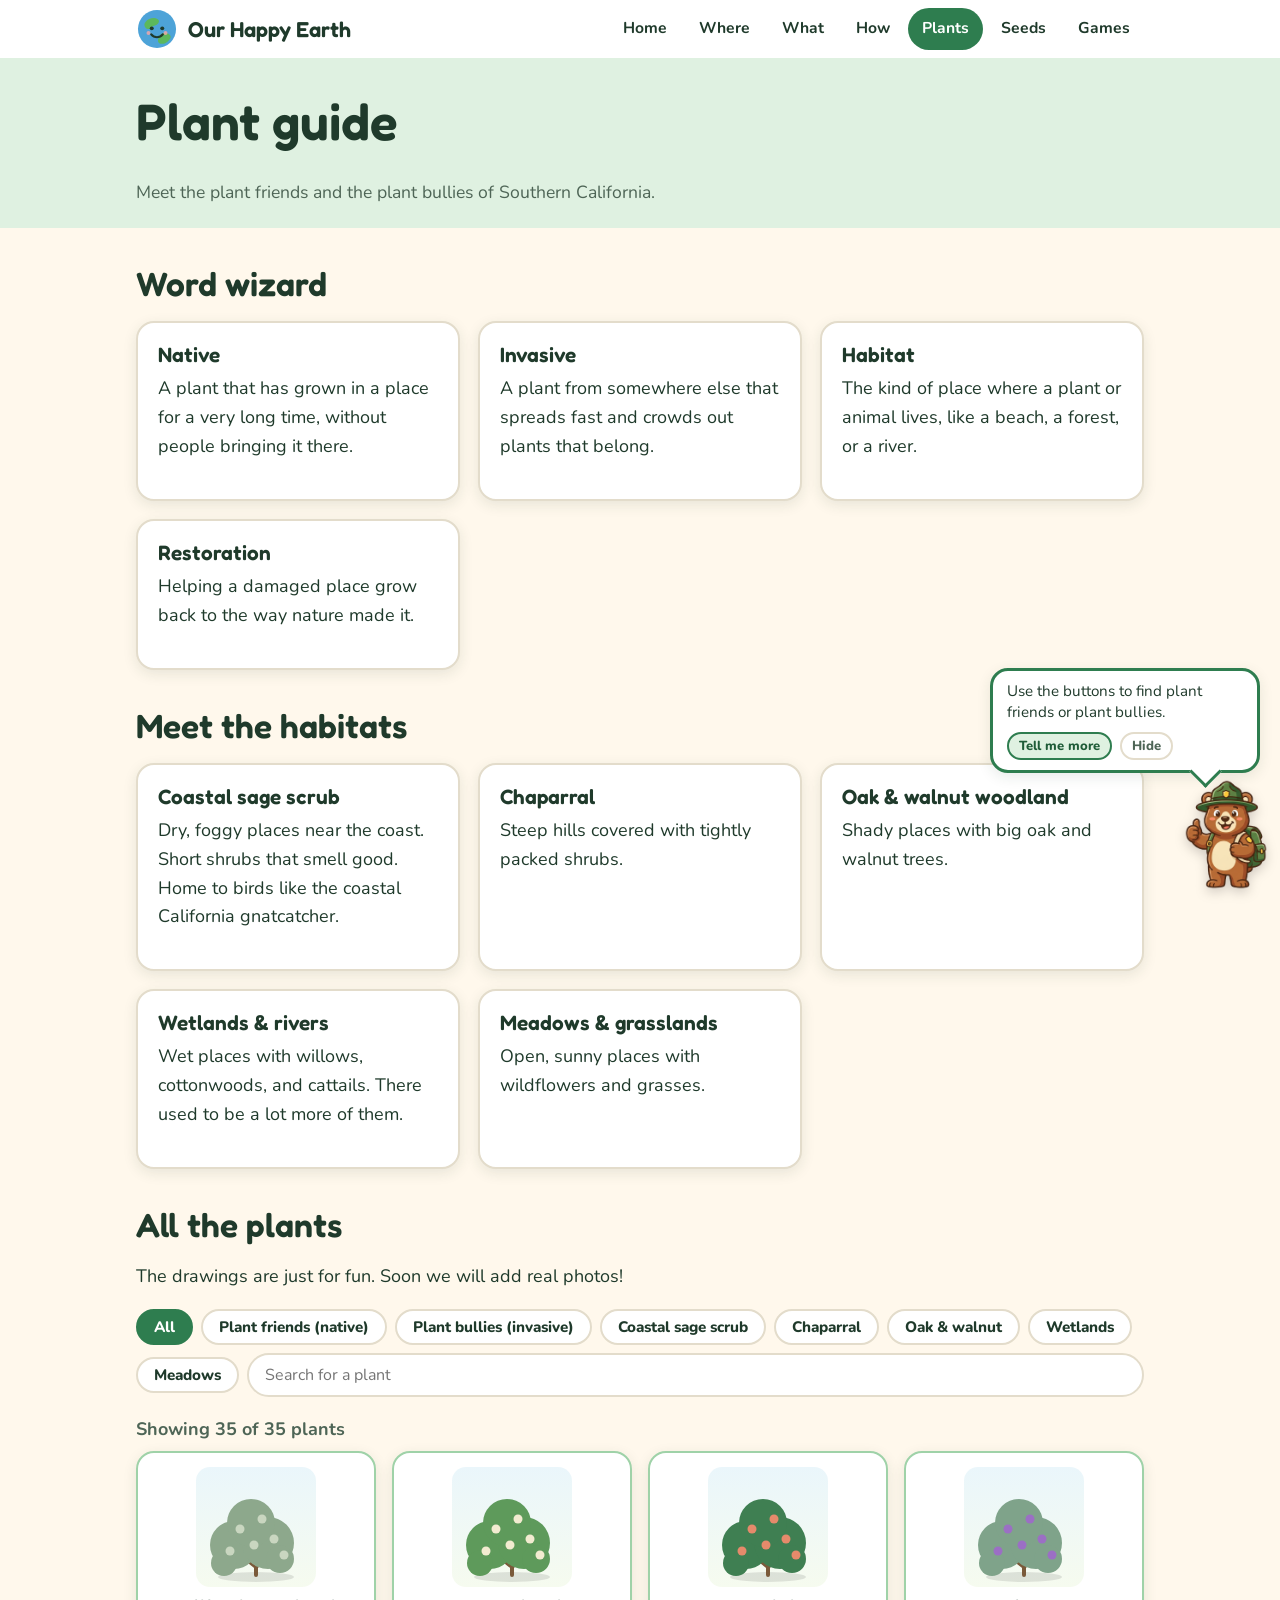
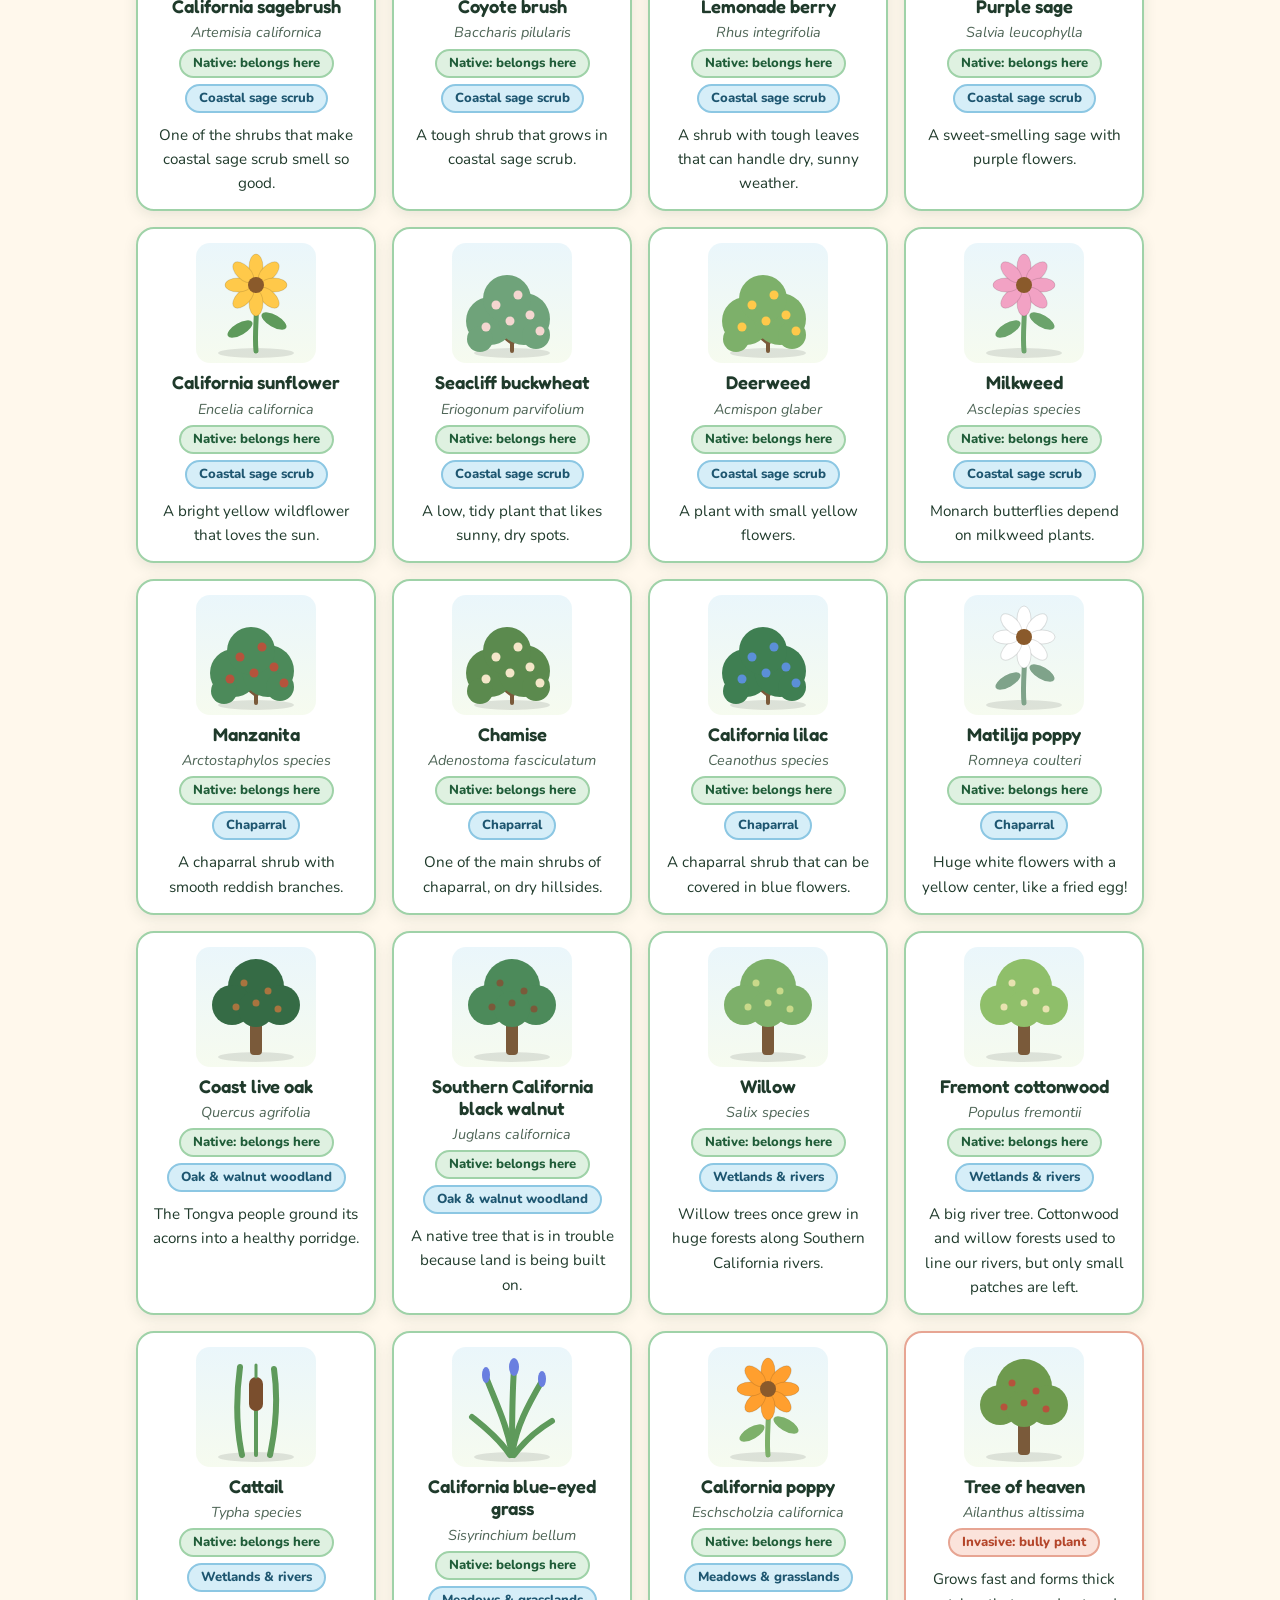
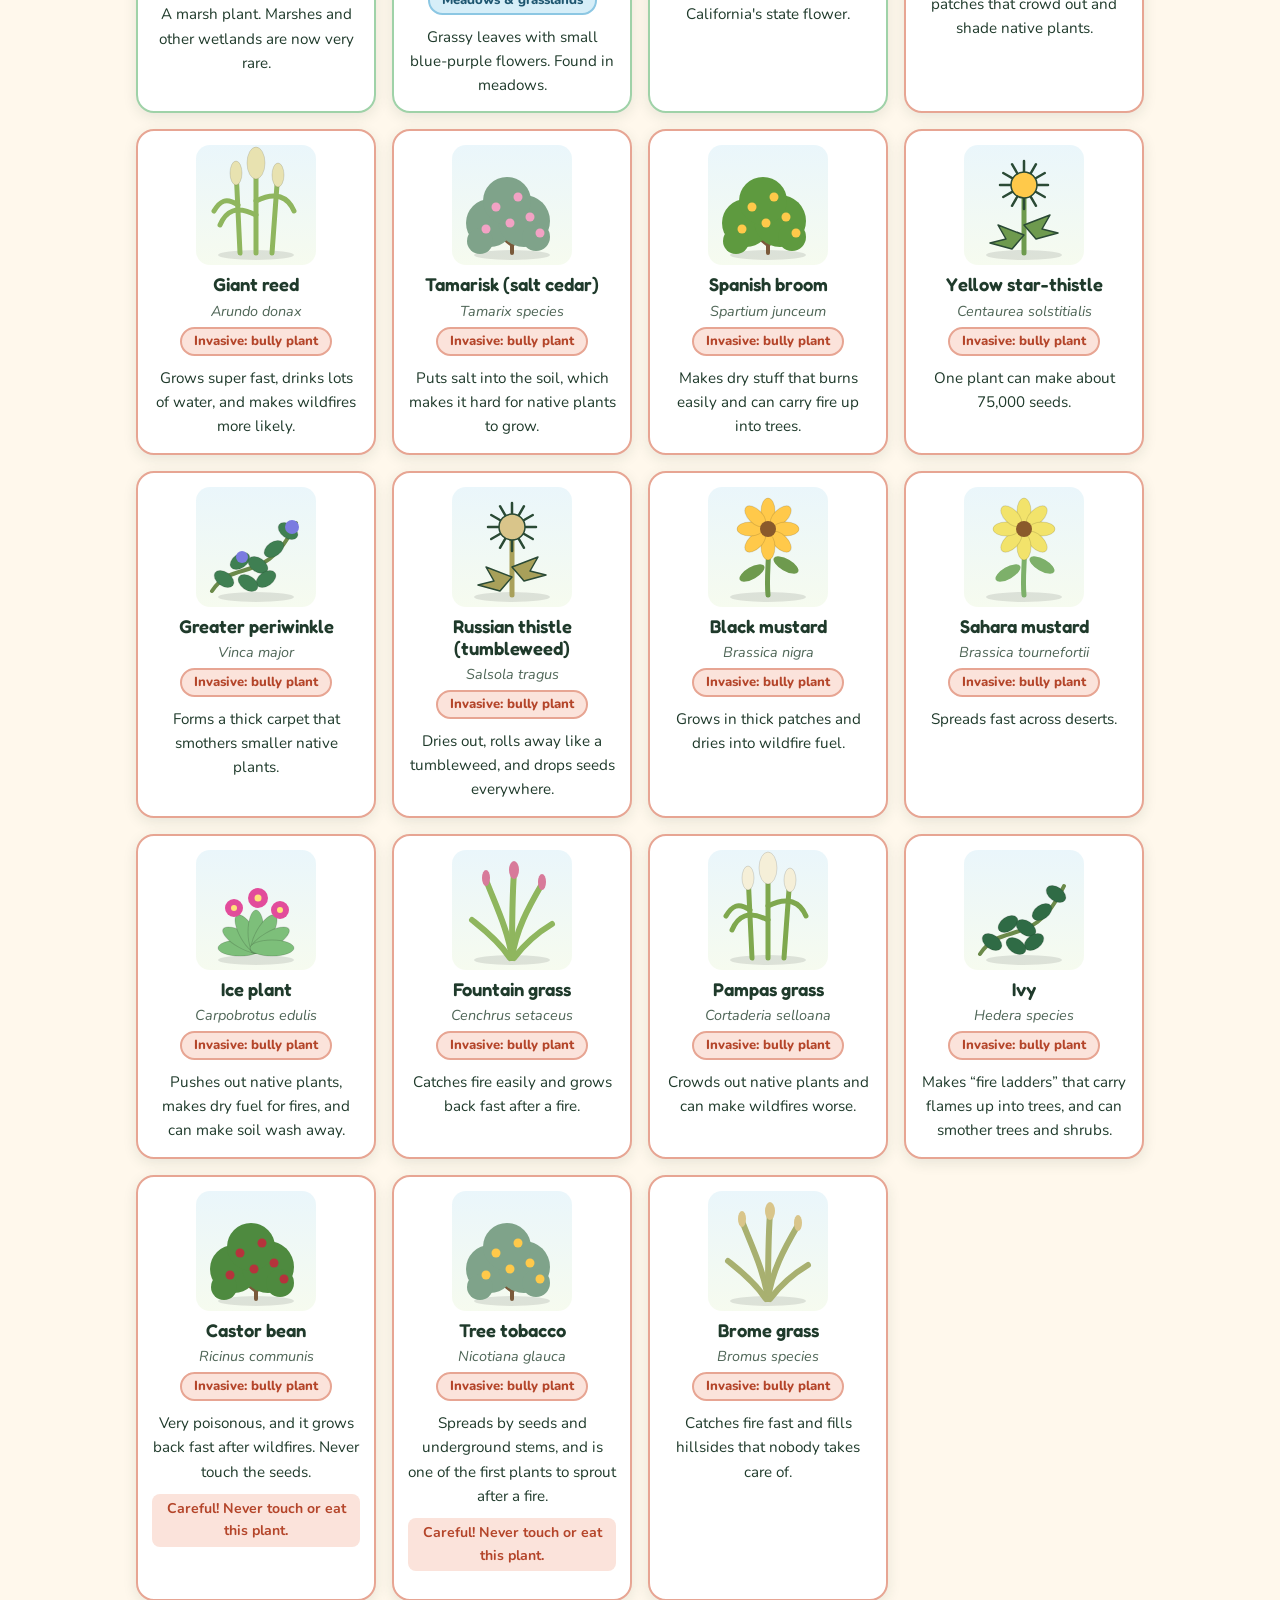
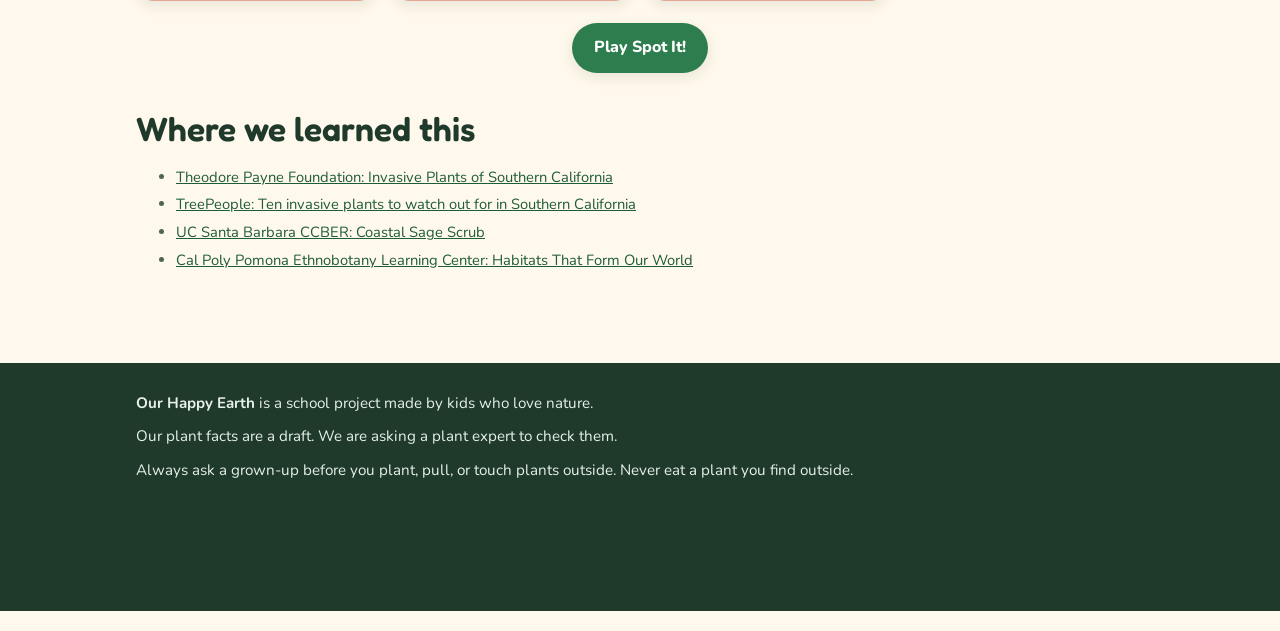
==== plants.html @ f68aed8e "Add files via upload" ====
<!doctype html>
<html lang="en">
<head>
<meta charset="utf-8">
<meta name="viewport" content="width=device-width, initial-scale=1">
<title>Plant Guide | Our Happy Earth</title>
<meta name="description" content="Meet native plants and invasive plants of Southern California, with games to learn them.">
<link rel="icon" href="data:image/svg+xml,%3Csvg viewBox='0 0 64 64' xmlns='http://www.w3.org/2000/svg' aria-hidden='true'%3E%3Ccircle cx='32' cy='32' r='29' fill='%234DA3D8'/%3E%3Cpath d='M14 22c6-8 16-8 20-4 3 3-1 8-6 9-5 1-5 6-10 5-4-1-7-6-4-10z' fill='%235CB85C'/%3E%3Cpath d='M38 40c6-4 14-2 15 4-3 8-10 12-17 10-4-2-3-8 2-14z' fill='%235CB85C'/%3E%3Ccircle cx='24' cy='31' r='3' fill='%231F3A2B'/%3E%3Ccircle cx='40' cy='31' r='3' fill='%231F3A2B'/%3E%3Cpath d='M23 40c5 6 13 6 18 0' fill='none' stroke='%231F3A2B' stroke-width='3' stroke-linecap='round'/%3E%3Ccircle cx='19' cy='38' r='3' fill='%23F9A6A6' opacity='.8'/%3E%3Ccircle cx='45' cy='38' r='3' fill='%23F9A6A6' opacity='.8'/%3E%3C/svg%3E">
<link rel="preconnect" href="https://fonts.googleapis.com">
<link rel="preconnect" href="https://fonts.gstatic.com" crossorigin>
<link href="https://fonts.googleapis.com/css2?family=Fredoka:wght@500;600&family=Nunito:wght@400;700;800&display=swap" rel="stylesheet">
<link rel="stylesheet" href="css/style.css">
<link rel="stylesheet" href="css/bear.css">

</head>
<body data-page="plants">
<a class="skip" href="#main">Skip to content</a>
<header class="site-header"><div class="wrap">
<a class="brand" href="index.html"><svg viewBox="0 0 64 64" xmlns="http://www.w3.org/2000/svg" aria-hidden="true"><circle cx="32" cy="32" r="29" fill="#4DA3D8"/><path d="M14 22c6-8 16-8 20-4 3 3-1 8-6 9-5 1-5 6-10 5-4-1-7-6-4-10z" fill="#5CB85C"/><path d="M38 40c6-4 14-2 15 4-3 8-10 12-17 10-4-2-3-8 2-14z" fill="#5CB85C"/><circle cx="24" cy="31" r="3" fill="#1F3A2B"/><circle cx="40" cy="31" r="3" fill="#1F3A2B"/><path d="M23 40c5 6 13 6 18 0" fill="none" stroke="#1F3A2B" stroke-width="3" stroke-linecap="round"/><circle cx="19" cy="38" r="3" fill="#F9A6A6" opacity=".8"/><circle cx="45" cy="38" r="3" fill="#F9A6A6" opacity=".8"/></svg><span>Our Happy Earth</span></a>
<nav aria-label="Main"><ul><li><a href="index.html">Home</a></li><li><a href="where.html">Where</a></li><li><a href="what.html">What</a></li><li><a href="how.html">How</a></li><li><a href="plants.html" aria-current="page">Plants</a></li><li><a href="seeds.html">Seeds</a></li><li><a href="games.html">Games</a></li></ul></nav>
</div></header>
<main id="main">

<section class="page-hero"><div class="wrap">
<h1>Plant guide</h1>
<p>Meet the plant friends and the plant bullies of Southern California.</p>
</div></section>

<section class="block"><div class="wrap">
<h2>Word wizard</h2>
<div class="grid two">
<div class="card"><h3>Native</h3><p>A plant that has grown in a place for a very long time, without people bringing it there.</p></div>
<div class="card"><h3>Invasive</h3><p>A plant from somewhere else that spreads fast and crowds out plants that belong.</p></div>
<div class="card"><h3>Habitat</h3><p>The kind of place where a plant or animal lives, like a beach, a forest, or a river.</p></div>
<div class="card"><h3>Restoration</h3><p>Helping a damaged place grow back to the way nature made it.</p></div>
</div>
</div></section>

<section class="block" style="padding-top:0"><div class="wrap">
<h2>Meet the habitats</h2>
<div class="grid three">
<div class="card"><h3>Coastal sage scrub</h3><p>Dry, foggy places near the coast. Short shrubs that smell good. Home to birds like the coastal California gnatcatcher.</p></div>
<div class="card"><h3>Chaparral</h3><p>Steep hills covered with tightly packed shrubs.</p></div>
<div class="card"><h3>Oak &amp; walnut woodland</h3><p>Shady places with big oak and walnut trees.</p></div>
<div class="card"><h3>Wetlands &amp; rivers</h3><p>Wet places with willows, cottonwoods, and cattails. There used to be a lot more of them.</p></div>
<div class="card"><h3>Meadows &amp; grasslands</h3><p>Open, sunny places with wildflowers and grasses.</p></div>
</div>
</div></section>

<section class="block" style="padding-top:0"><div class="wrap">
<h2>All the plants</h2>
<p>The drawings are just for fun. Soon we will add real photos!</p>
<div class="filters">
<button class="chip" data-filter="all" aria-pressed="true">All</button>
<button class="chip" data-filter="native" aria-pressed="false">Plant friends (native)</button>
<button class="chip" data-filter="invasive" aria-pressed="false">Plant bullies (invasive)</button>
<button class="chip" data-filter="sage" aria-pressed="false">Coastal sage scrub</button>
<button class="chip" data-filter="chaparral" aria-pressed="false">Chaparral</button>
<button class="chip" data-filter="oak" aria-pressed="false">Oak &amp; walnut</button>
<button class="chip" data-filter="wetland" aria-pressed="false">Wetlands</button>
<button class="chip" data-filter="meadow" aria-pressed="false">Meadows</button>
<label class="sr-only" for="plant-search" style="position:absolute;left:-999px">Search plants</label>
<input class="search" id="plant-search" type="search" placeholder="Search for a plant">
</div>
<p class="count" id="plant-count" aria-live="polite"></p>
<div class="plant-grid" id="plant-grid"></div>
<p style="margin-top:22px;text-align:center"><a class="btn" href="games.html#spot">Play Spot It!</a></p>

<h2 style="margin-top:36px">Where we learned this</h2>
<ul class="sources">
<li><a href="https://theodorepayne.org/invasive-plants/">Theodore Payne Foundation: Invasive Plants of Southern California</a></li>
<li><a href="https://treepeople.org/2025/05/21/common-invasive-plants/">TreePeople: Ten invasive plants to watch out for in Southern California</a></li>
<li><a href="https://www.ncos.ccber.ucsb.edu/native-plant-habitats/coastal-sage-scrub">UC Santa Barbara CCBER: Coastal Sage Scrub</a></li>
<li><a href="https://www.cpp.edu/biotrek/ethnobotany-learning-center/habitats-that-form-our-world.shtml">Cal Poly Pomona Ethnobotany Learning Center: Habitats That Form Our World</a></li>
</ul>
</div></section>

</main>
<footer class="site-footer"><div class="wrap">
<p><strong>Our Happy Earth</strong> is a school project made by kids who love nature.</p>
<p>Our plant facts are a draft. We are asking a plant expert to check them.</p>
<p>Always ask a grown-up before you plant, pull, or touch plants outside. Never eat a plant you find outside.</p>
</div></footer>
<script src="js/photos.js"></script><script src="js/plants.js"></script><script src="js/plants-page.js"></script>
<script src="js/bear.js"></script>
</body>
</html>
---- css/style.css ----
:root {
  --cream: #FFF8EC;
  --paper: #FFFFFF;
  --ink: #1F3A2B;
  --muted: #4E6556;
  --green: #2E7D4F;
  --green-dark: #1F5C38;
  --leaf: #DFF1E1;
  --sky: #D6EEF8;
  --sun: #FFC94A;
  --sun-soft: #FFF0C2;
  --clay: #B4452A;
  --clay-soft: #FBE3DB;
  --line: #E3DCCB;
  --radius: 18px;
  --shadow: 0 4px 14px rgba(31, 58, 43, .10);
}

* { box-sizing: border-box; }

html { scroll-behavior: smooth; }

body {
  margin: 0;
  background: var(--cream);
  color: var(--ink);
  font-family: "Nunito", system-ui, -apple-system, "Segoe UI", Roboto, sans-serif;
  font-size: 18px;
  line-height: 1.6;
}

h1, h2, h3 {
  font-family: "Fredoka", "Nunito", system-ui, sans-serif;
  font-weight: 600;
  line-height: 1.2;
  margin: 0 0 .5em;
}
h1 { font-size: clamp(2rem, 6vw, 3.2rem); }
h2 { font-size: clamp(1.5rem, 4vw, 2.1rem); }
h3 { font-size: 1.3rem; }
p { margin: 0 0 1em; }
a { color: var(--green-dark); }
a:hover { color: var(--clay); }

:focus-visible { outline: 3px solid #1B6FD8; outline-offset: 2px; border-radius: 6px; }

.wrap { max-width: 1040px; margin: 0 auto; padding: 0 16px; }
.skip { position: absolute; left: -999px; top: 0; background: var(--ink); color: #fff; padding: 8px 14px; z-index: 99; }
.skip:focus { left: 8px; top: 8px; }

/* ---------- header ---------- */
.site-header { background: var(--paper); border-bottom: 3px solid var(--leaf); position: sticky; top: 0; z-index: 20; }
.site-header .wrap { display: flex; align-items: center; justify-content: space-between; gap: 12px; flex-wrap: wrap; padding-top: 8px; padding-bottom: 8px; }
.brand { display: flex; align-items: center; gap: 10px; text-decoration: none; color: var(--ink); font-family: "Fredoka", sans-serif; font-weight: 600; font-size: 1.35rem; }
.brand svg { width: 42px; height: 42px; }
nav ul { list-style: none; margin: 0; padding: 0; display: flex; flex-wrap: wrap; gap: 4px; }
nav a { display: block; padding: 8px 14px; border-radius: 999px; text-decoration: none; color: var(--ink); font-weight: 700; font-size: .98rem; }
nav a:hover { background: var(--leaf); color: var(--ink); }
nav a[aria-current="page"] { background: var(--green); color: #fff; }

/* ---------- hero ---------- */
.hero { background: linear-gradient(180deg, var(--sky) 0%, var(--cream) 100%); padding: 44px 0 36px; text-align: center; }
.hero p.lead { font-size: 1.25rem; max-width: 640px; margin: 0 auto 1.2em; color: var(--muted); }
.page-hero { background: var(--leaf); padding: 30px 0 22px; }
.page-hero p { max-width: 720px; color: var(--muted); font-size: 1.1rem; margin-bottom: 0; }

.btn { display: inline-block; background: var(--green); color: #fff; text-decoration: none; padding: 12px 22px; border-radius: 999px; font-weight: 800; border: 0; cursor: pointer; font-size: 1rem; font-family: inherit; box-shadow: var(--shadow); }
.btn:hover { background: var(--green-dark); color: #fff; }
.btn.alt { background: var(--sun); color: var(--ink); }
.btn.alt:hover { background: #F2B72D; color: var(--ink); }
.btn.ghost { background: transparent; color: var(--green-dark); border: 2px solid var(--green); box-shadow: none; }
.btn.ghost:hover { background: var(--leaf); color: var(--green-dark); }
.btn-row { display: flex; gap: 12px; justify-content: center; flex-wrap: wrap; }

/* ---------- layout blocks ---------- */
section.block { padding: 36px 0; }
.grid { display: grid; gap: 18px; }
.grid.three { grid-template-columns: repeat(auto-fit, minmax(240px, 1fr)); }
.grid.two { grid-template-columns: repeat(auto-fit, minmax(300px, 1fr)); }

.card { background: var(--paper); border: 2px solid var(--line); border-radius: var(--radius); padding: 20px; box-shadow: var(--shadow); }
.card h3 { margin-bottom: .3em; }
.card .icon { font-size: 2.2rem; line-height: 1; display: block; margin-bottom: 8px; }
.card.link { text-decoration: none; color: inherit; display: block; transition: transform .15s; }
.card.link:hover { transform: translateY(-3px); border-color: var(--green); }

.callout { border-radius: var(--radius); padding: 16px 20px; margin: 18px 0; border: 2px solid; }
.callout.safety { background: var(--sun-soft); border-color: var(--sun); }
.callout.expert { background: var(--sky); border-color: #8CC7E3; }
.callout.warn { background: var(--clay-soft); border-color: #E7A593; }
.callout p:last-child { margin-bottom: 0; }

.steps { counter-reset: s; list-style: none; padding: 0; margin: 0; }
.steps li { counter-increment: s; position: relative; padding: 4px 0 14px 54px; }
.steps li::before { content: counter(s); position: absolute; left: 0; top: 0; width: 38px; height: 38px; border-radius: 50%; background: var(--green); color: #fff; font-family: "Fredoka", sans-serif; font-weight: 600; display: grid; place-items: center; }

.badge { display: inline-block; padding: 2px 12px; border-radius: 999px; font-size: .82rem; font-weight: 800; }
.badge.native { background: var(--leaf); color: var(--green-dark); border: 2px solid #9FD2A8; }
.badge.invasive { background: var(--clay-soft); color: var(--clay); border: 2px solid #E7A593; }
.badge.habitat { background: var(--sky); color: #1E5670; border: 2px solid #8CC7E3; }

details { background: var(--paper); border: 2px solid var(--line); border-radius: var(--radius); padding: 4px 20px; margin-bottom: 12px; box-shadow: var(--shadow); }
details[open] { border-color: var(--green); }
summary { cursor: pointer; font-family: "Fredoka", sans-serif; font-weight: 600; font-size: 1.25rem; padding: 12px 0; }

table { border-collapse: collapse; width: 100%; background: var(--paper); border-radius: 12px; overflow: hidden; }
th, td { border: 1px solid var(--line); padding: 8px 10px; text-align: left; }
th { background: var(--leaf); }

/* ---------- plants ---------- */
.filters { display: flex; flex-wrap: wrap; gap: 8px; margin-bottom: 18px; align-items: center; }
.chip { background: var(--paper); border: 2px solid var(--line); border-radius: 999px; padding: 6px 16px; font-weight: 800; font-family: inherit; font-size: .95rem; cursor: pointer; color: var(--ink); }
.chip[aria-pressed="true"] { background: var(--green); border-color: var(--green); color: #fff; }
.search { flex: 1 1 200px; padding: 9px 16px; border: 2px solid var(--line); border-radius: 999px; font-size: 1rem; font-family: inherit; min-width: 180px; }
.plant-card { background: var(--paper); border: 2px solid var(--line); border-radius: var(--radius); padding: 14px; text-align: center; box-shadow: var(--shadow); display: flex; flex-direction: column; align-items: center; gap: 4px; }
.plant-card.invasive { border-color: #E7A593; }
.plant-card.native { border-color: #9FD2A8; }
.plant-card h3 { margin: 4px 0 0; font-size: 1.15rem; }
.plant-card .sci { font-style: italic; color: var(--muted); font-size: .9rem; margin: 0; }
.plant-card .fact { font-size: .95rem; margin: 6px 0 0; }
.plant-card .warnline { font-size: .88rem; background: var(--clay-soft); color: var(--clay); border-radius: 8px; padding: 4px 8px; font-weight: 700; margin-top: 6px; }
.plant-card .badges { display: flex; gap: 6px; flex-wrap: wrap; justify-content: center; }
.plant-grid { display: grid; grid-template-columns: repeat(auto-fill, minmax(220px, 1fr)); gap: 16px; }
.plant-svg, .plant-photo { border-radius: 14px; background: linear-gradient(180deg, #EAF6FB, #F6FBEF); }
.plant-photo { object-fit: cover; }
.count { color: var(--muted); font-weight: 700; margin-bottom: 8px; }

/* ---------- map ---------- */
#map { height: 440px; border-radius: var(--radius); border: 3px solid var(--line); background: var(--sky); z-index: 1; }
.map-note { display: flex; gap: 10px; flex-wrap: wrap; align-items: center; margin: 12px 0; }
.pin-form { display: none; gap: 8px; flex-wrap: wrap; align-items: center; background: var(--sun-soft); border: 2px solid var(--sun); border-radius: var(--radius); padding: 12px; margin-top: 12px; }
.pin-form.show { display: flex; }
.pin-form input { flex: 1 1 220px; padding: 9px 14px; border: 2px solid var(--line); border-radius: 999px; font-size: 1rem; font-family: inherit; }
.checklist { list-style: none; padding: 0; margin: 0; }
.checklist li { margin-bottom: 8px; }
.checklist label { display: flex; gap: 12px; align-items: flex-start; background: var(--paper); border: 2px solid var(--line); border-radius: 14px; padding: 10px 14px; cursor: pointer; }
.checklist input { width: 22px; height: 22px; margin-top: 3px; accent-color: var(--green); flex: none; }
.checklist input:checked + span { text-decoration: line-through; color: var(--muted); }

/* ---------- games ---------- */
.tabs { display: flex; gap: 8px; flex-wrap: wrap; margin-bottom: 20px; }
.tab { font-family: "Fredoka", sans-serif; font-weight: 600; font-size: 1.1rem; padding: 10px 22px; border-radius: 999px; border: 2px solid var(--green); background: var(--paper); color: var(--green-dark); cursor: pointer; }
.tab[aria-selected="true"] { background: var(--green); color: #fff; }
.game { background: var(--paper); border: 3px solid var(--line); border-radius: 24px; padding: 22px; box-shadow: var(--shadow); min-height: 360px; }
.game[hidden] { display: none; }
.game-top { display: flex; justify-content: space-between; flex-wrap: wrap; gap: 8px; font-weight: 800; color: var(--muted); margin-bottom: 12px; }
.progress { height: 10px; background: var(--leaf); border-radius: 99px; overflow: hidden; margin-bottom: 18px; }
.progress > div { height: 100%; background: var(--green); width: 0; transition: width .3s; }
.q-pic { text-align: center; margin-bottom: 10px; }
.q-pic svg, .q-pic img { width: 140px; height: 140px; }
.q-text { font-family: "Fredoka", sans-serif; font-size: 1.4rem; font-weight: 500; margin-bottom: 14px; }
.options { display: grid; gap: 10px; }
.opt { text-align: left; font-family: inherit; font-size: 1.05rem; font-weight: 700; padding: 12px 16px; border-radius: 14px; border: 2px solid var(--line); background: var(--cream); color: var(--ink); cursor: pointer; }
.opt:hover:not(:disabled) { border-color: var(--green); background: var(--leaf); }
.opt.right { background: #CDEFD3; border-color: var(--green); }
.opt.wrong { background: var(--clay-soft); border-color: var(--clay); }
.opt:disabled { cursor: default; }
.two-btns { display: grid; grid-template-columns: 1fr 1fr; gap: 12px; }
.two-btns .opt { text-align: center; font-size: 1.2rem; padding: 16px; }
.feedback { min-height: 3.4em; margin: 14px 0; padding: 10px 14px; border-radius: 12px; background: var(--sun-soft); display: none; }
.feedback.show { display: block; }
.feedback.good { background: #E1F5E4; }
.feedback.bad { background: var(--clay-soft); }
.final { text-align: center; padding: 20px 0; }
.final .big { font-family: "Fredoka", sans-serif; font-size: 3rem; color: var(--green); margin: 0; }

.sort-bins { display: grid; grid-template-columns: repeat(auto-fit, minmax(210px, 1fr)); gap: 12px; margin: 14px 0; }
.bin { border: 3px dashed #8CC7E3; background: var(--sky); border-radius: var(--radius); padding: 10px; min-height: 130px; cursor: pointer; }
.bin h3 { font-size: 1.05rem; margin-bottom: 6px; text-align: center; }
.bin.over { background: #BFE3F3; border-style: solid; }
.bin .placed { display: flex; flex-wrap: wrap; gap: 6px; }
.sort-pool { display: flex; flex-wrap: wrap; gap: 10px; padding: 12px; border-radius: var(--radius); background: var(--cream); border: 2px solid var(--line); min-height: 100px; }
.sort-card { background: var(--paper); border: 2px solid var(--line); border-radius: 14px; padding: 6px 10px; display: flex; align-items: center; gap: 8px; cursor: grab; font-weight: 800; font-size: .95rem; font-family: inherit; color: var(--ink); }
.sort-card svg { width: 42px; height: 42px; flex: none; }
.sort-card.sel { border-color: #1B6FD8; box-shadow: 0 0 0 3px #BBD6F8; }
.sort-card.ok { background: #CDEFD3; border-color: var(--green); cursor: default; padding: 4px 8px; font-size: .85rem; }
.sort-card.ok svg { width: 28px; height: 28px; }
.sort-card.shake { animation: shake .35s; border-color: var(--clay); }
@keyframes shake { 25% { transform: translateX(-6px); } 75% { transform: translateX(6px); } }
@media (prefers-reduced-motion: reduce) { * { animation: none !important; transition: none !important; scroll-behavior: auto !important; } }

/* ---------- footer ---------- */
.site-footer { background: var(--ink); color: #E6F0E9; padding: 28px 0; margin-top: 40px; font-size: .95rem; }
.site-footer a { color: #BFE8C8; }
.site-footer p { margin-bottom: .6em; }
.sources { font-size: .92rem; color: var(--muted); }
.sources li { margin-bottom: 4px; }

@media (max-width: 600px) {
  body { font-size: 17px; }
  #map { height: 340px; }
  .game { padding: 14px; }
  nav a { padding: 7px 11px; }
}

/* make the hidden attribute always win, even on buttons */
[hidden] { display: none !important; }

/* ---------- fire map ---------- */
.fire-controls { display: flex; flex-wrap: wrap; gap: 8px 16px; align-items: center; margin: 0 0 10px; background: var(--paper); border: 2px solid var(--line); border-radius: 14px; padding: 8px 14px; }
.fire-controls label { display: inline-flex; align-items: center; gap: 6px; font-weight: 700; cursor: pointer; }
.fire-controls .btn { margin-left: auto; }
.dot { width: 14px; height: 14px; border-radius: 50%; display: inline-block; border: 2px solid; }
.dot-active { background: #FF7A1A; border-color: #FF3B1F; }
.dot-recent { background: #E8A33A; border-color: #FFD23F; }
.dot-old { background: #B070D0; border-color: #E9A8FF; }
.fire-status { font-size: .95rem; border-radius: 12px; padding: 8px 12px; background: var(--leaf); margin: 10px 0; }
.fire-status.warn { background: var(--sun-soft); }
.flame-icon { background: none; border: 0; }
.flame-icon svg { display: block; filter: drop-shadow(0 2px 3px rgba(0, 0, 0, .5)); }
.flame-icon.pulse svg { animation: flame-pulse 1.1s ease-in-out infinite alternate; transform-origin: 50% 100%; }
@keyframes flame-pulse { from { transform: scale(1); } to { transform: scale(1.14); } }
.fire-panel { position: relative; background: var(--paper); border: 3px solid #F0A06A; border-radius: var(--radius); padding: 18px 20px; margin: 16px 0; box-shadow: var(--shadow); scroll-margin-top: 80px; }
.fire-panel h3 { margin-top: .8em; }
.fire-panel > h3:first-of-type { margin-top: 0; }
.fire-close { position: absolute; top: 12px; right: 12px; }
.fire-kind { display: inline-block; font-weight: 800; font-size: .85rem; padding: 2px 12px; border-radius: 99px; margin: 0 0 6px; }
.fire-kind-active { background: #FFD9CC; color: #8E2A12; }
.fire-kind-recent { background: #FFF0C2; color: #7A5200; }
.fire-kind-old { background: #F0DDF8; color: #5A2A75; }
.fire-facts { display: flex; flex-wrap: wrap; gap: 4px 18px; margin: 0 0 8px; }
.fire-safety { background: var(--sun-soft); border-radius: 12px; padding: 8px 12px; font-size: .95rem; }
.muted-note { color: var(--muted); font-size: .92rem; }
.fire-habs { display: grid; grid-template-columns: 1fr; gap: 10px; }
@media (min-width: 760px) { .fire-habs { grid-template-columns: 1fr 1fr; } }
.fire-hab { background: var(--clay-soft); border-radius: 14px; padding: 10px 14px; }
.fire-hab h4 { margin: 0 0 4px; }
.fire-hab p { margin: 0; font-size: .95rem; }
.animal-grid { display: grid; grid-template-columns: 1fr; gap: 12px; margin: 10px 0 16px; }
@media (min-width: 760px) { .animal-grid { grid-template-columns: 1fr 1fr; } }
.animal-card { display: grid; grid-template-columns: 96px 1fr; gap: 12px; background: var(--cream); border: 2px solid var(--line); border-radius: 16px; padding: 12px; }
.animal-pic svg, .animal-pic img { width: 96px; height: 96px; border-radius: 50%; object-fit: cover; display: block; }
.animal-body h4 { margin: 0; font-size: 1.15rem; }
.animal-body p { margin: 4px 0; font-size: .93rem; }
.animal-body .sci { font-style: italic; color: var(--muted); margin-top: 0; }
.animal-body .status { display: inline-block; background: #FFD9CC; color: #8E2A12; font-weight: 800; font-size: .78rem; padding: 1px 10px; border-radius: 99px; }
.animal-body .fire-effect { background: var(--clay-soft); border-radius: 10px; padding: 6px 10px; }
@media (max-width: 480px) { .animal-card { grid-template-columns: 72px 1fr; } .animal-pic svg, .animal-pic img { width: 72px; height: 72px; } }
.btn.small { padding: 6px 14px; font-size: .9rem; }
---- css/bear.css ----
/* Cali the bear: picture, animations, floating guide */
.bear { width: 100%; height: auto; display: block; transform-origin: 50% 100%; animation: bear-bob 3.2s ease-in-out infinite; user-select: none; -webkit-user-drag: none; }

@keyframes bear-bob { 0%, 100% { transform: translateY(0) rotate(0); } 50% { transform: translateY(-4px) rotate(-1deg); } }
@keyframes bear-wave { 0%, 100% { transform: rotate(0); } 25% { transform: rotate(-6deg) translateY(-4px); } 75% { transform: rotate(6deg) translateY(-4px); } }
@keyframes bear-jump { 0%, 100% { transform: translateY(0) scale(1, 1); } 15% { transform: translateY(0) scale(1.06, .92); } 45% { transform: translateY(-26px) scale(.97, 1.04); } 75% { transform: translateY(0) scale(1.05, .94); } }
@keyframes bear-shake { 0%, 100% { transform: rotate(0); } 25% { transform: rotate(-6deg); } 75% { transform: rotate(6deg); } }
@keyframes bear-talk { 0%, 100% { transform: scale(1, 1); } 50% { transform: scale(1.02, .98); } }

.bear.wave { animation: bear-wave .7s ease-in-out 3; }
.bear.cheer { animation: bear-jump .55s ease-out 2; filter: brightness(1.06) saturate(1.1); }
.bear.oops { animation: bear-shake .3s ease-in-out 3; filter: saturate(.7) brightness(.95); }
.bear.talking { animation: bear-talk .24s ease-in-out infinite; }
.bear.big.wave { animation: bear-wave 1.4s ease-in-out infinite; }

/* hero bear on the home page */
.hero-bear { width: 190px; margin: 0 auto 6px; }

/* floating guide */
.guide { position: fixed; right: 12px; bottom: 10px; z-index: 40; display: flex; flex-direction: column; align-items: flex-end; gap: 6px; pointer-events: none; }
.guide > * { pointer-events: auto; }
.guide.away { display: none; }
.guide-bear { width: 84px; padding: 0; border: 0; background: none; cursor: pointer; filter: drop-shadow(0 4px 6px rgba(0, 0, 0, .18)); }
.guide-bear:hover { transform: scale(1.05); }
.guide-bubble { position: relative; max-width: 270px; background: #fff; border: 3px solid var(--green); border-radius: 18px; padding: 10px 14px; font-size: .95rem; line-height: 1.4; box-shadow: var(--shadow); margin-right: 8px; }
.guide-bubble::after { content: ""; position: absolute; right: 40px; bottom: -13px; width: 20px; height: 20px; background: #fff; border-right: 3px solid var(--green); border-bottom: 3px solid var(--green); transform: rotate(45deg); }
.guide-bubble[hidden] { display: none; }
.guide-actions { display: flex; gap: 8px; margin-top: 8px; }
.guide-actions button { font-family: inherit; font-size: .82rem; font-weight: 800; padding: 3px 10px; border-radius: 99px; border: 2px solid var(--green); background: var(--leaf); color: var(--green-dark); cursor: pointer; }
.guide-actions button:last-child { background: #fff; border-color: var(--line); color: var(--muted); }
.guide-show { position: fixed; right: 12px; bottom: 12px; z-index: 40; font-family: inherit; font-weight: 800; padding: 8px 16px; border-radius: 99px; border: 2px solid var(--green); background: #fff; color: var(--green-dark); cursor: pointer; box-shadow: var(--shadow); }
.guide-show[hidden] { display: none; }

body { padding-bottom: 20px; }
.site-footer { padding-bottom: 120px; }

/* on the games page the bear stays small and out of the way */
body[data-page="games"] .guide-bear { width: 56px; }
body[data-page="games"] .guide-bubble { pointer-events: none; max-width: 230px; }
body[data-page="games"] .guide-actions { display: none; }

@media (max-width: 600px) {
  body[data-page="games"] .guide-bear { width: 48px; }
  body[data-page="games"] .guide-bubble { max-width: 190px; font-size: .82rem; }
  .guide-bear { width: 68px; }
  .guide-bubble { max-width: 220px; font-size: .88rem; }
  .hero-bear { width: 150px; }
}
@media (prefers-reduced-motion: reduce) {
  .bear, .bear.wave, .bear.cheer, .bear.oops, .bear.talking, .bear.big.wave { animation: none !important; }
}
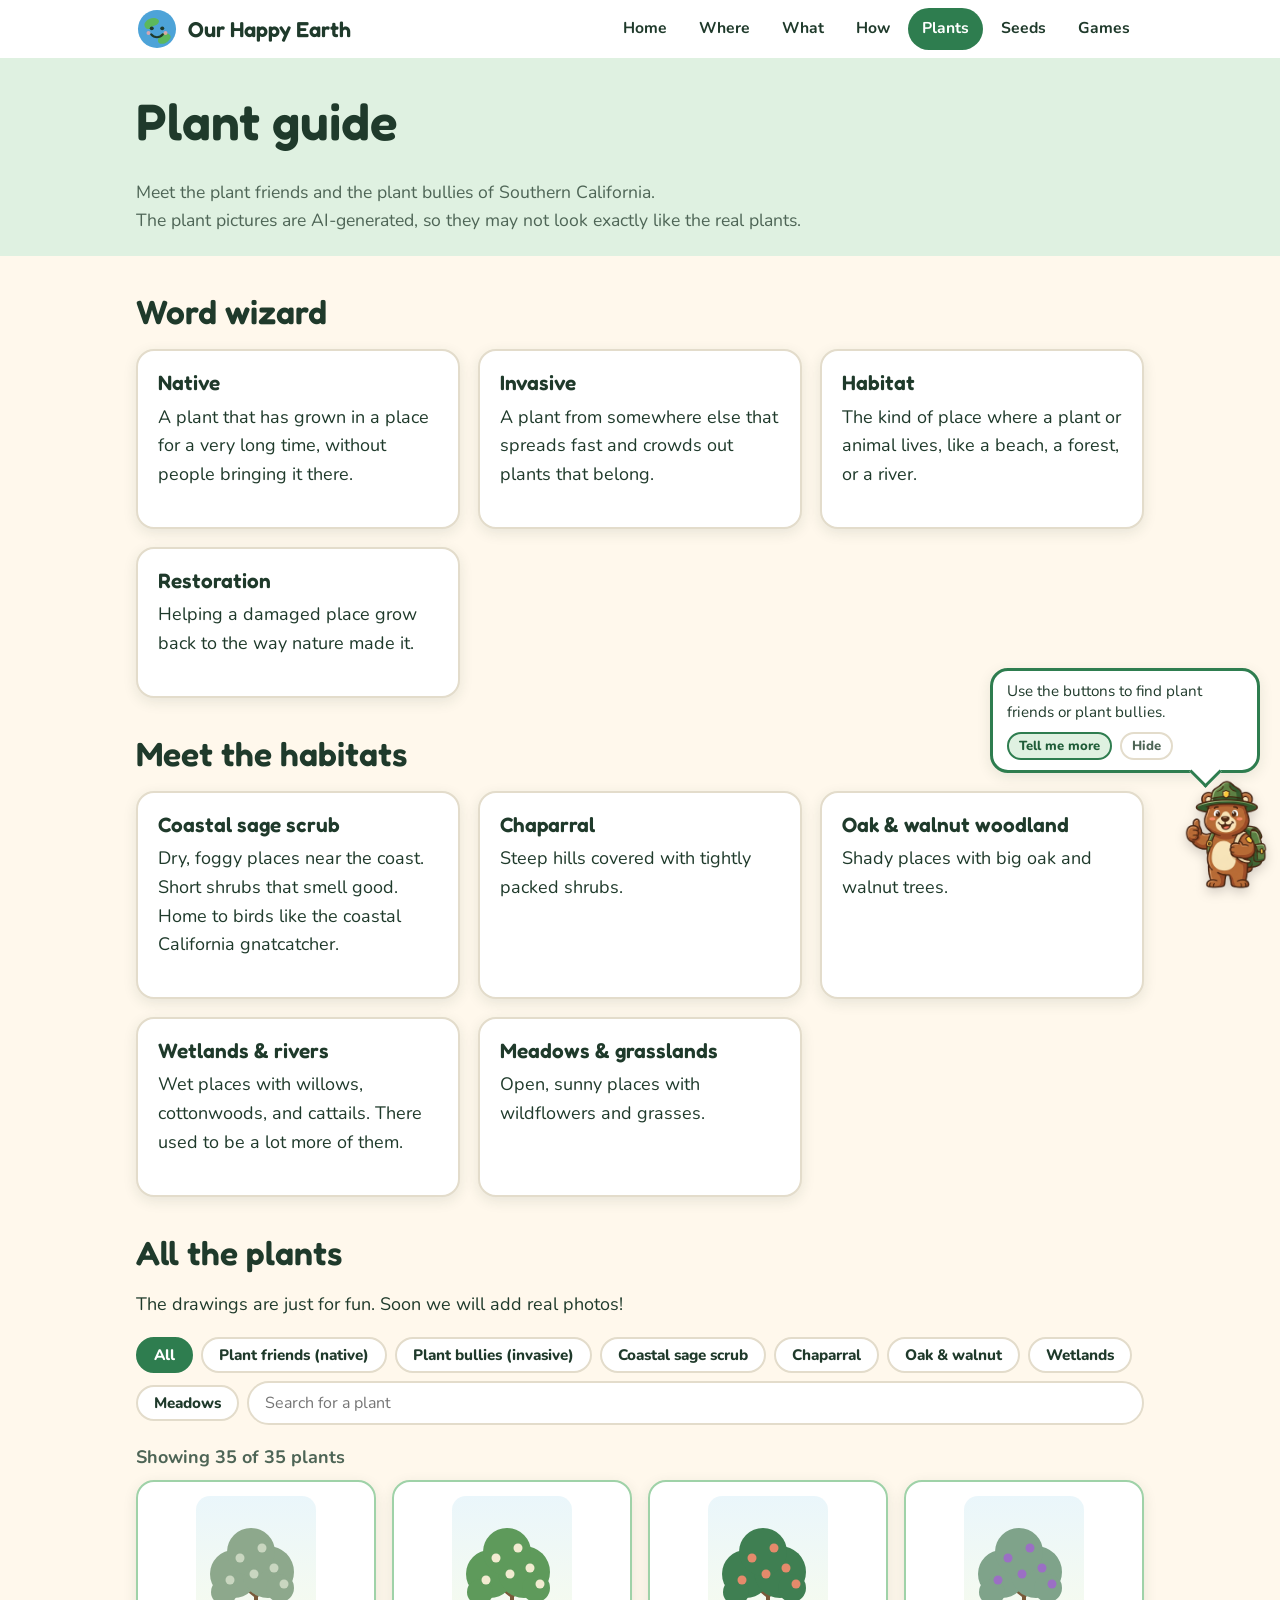
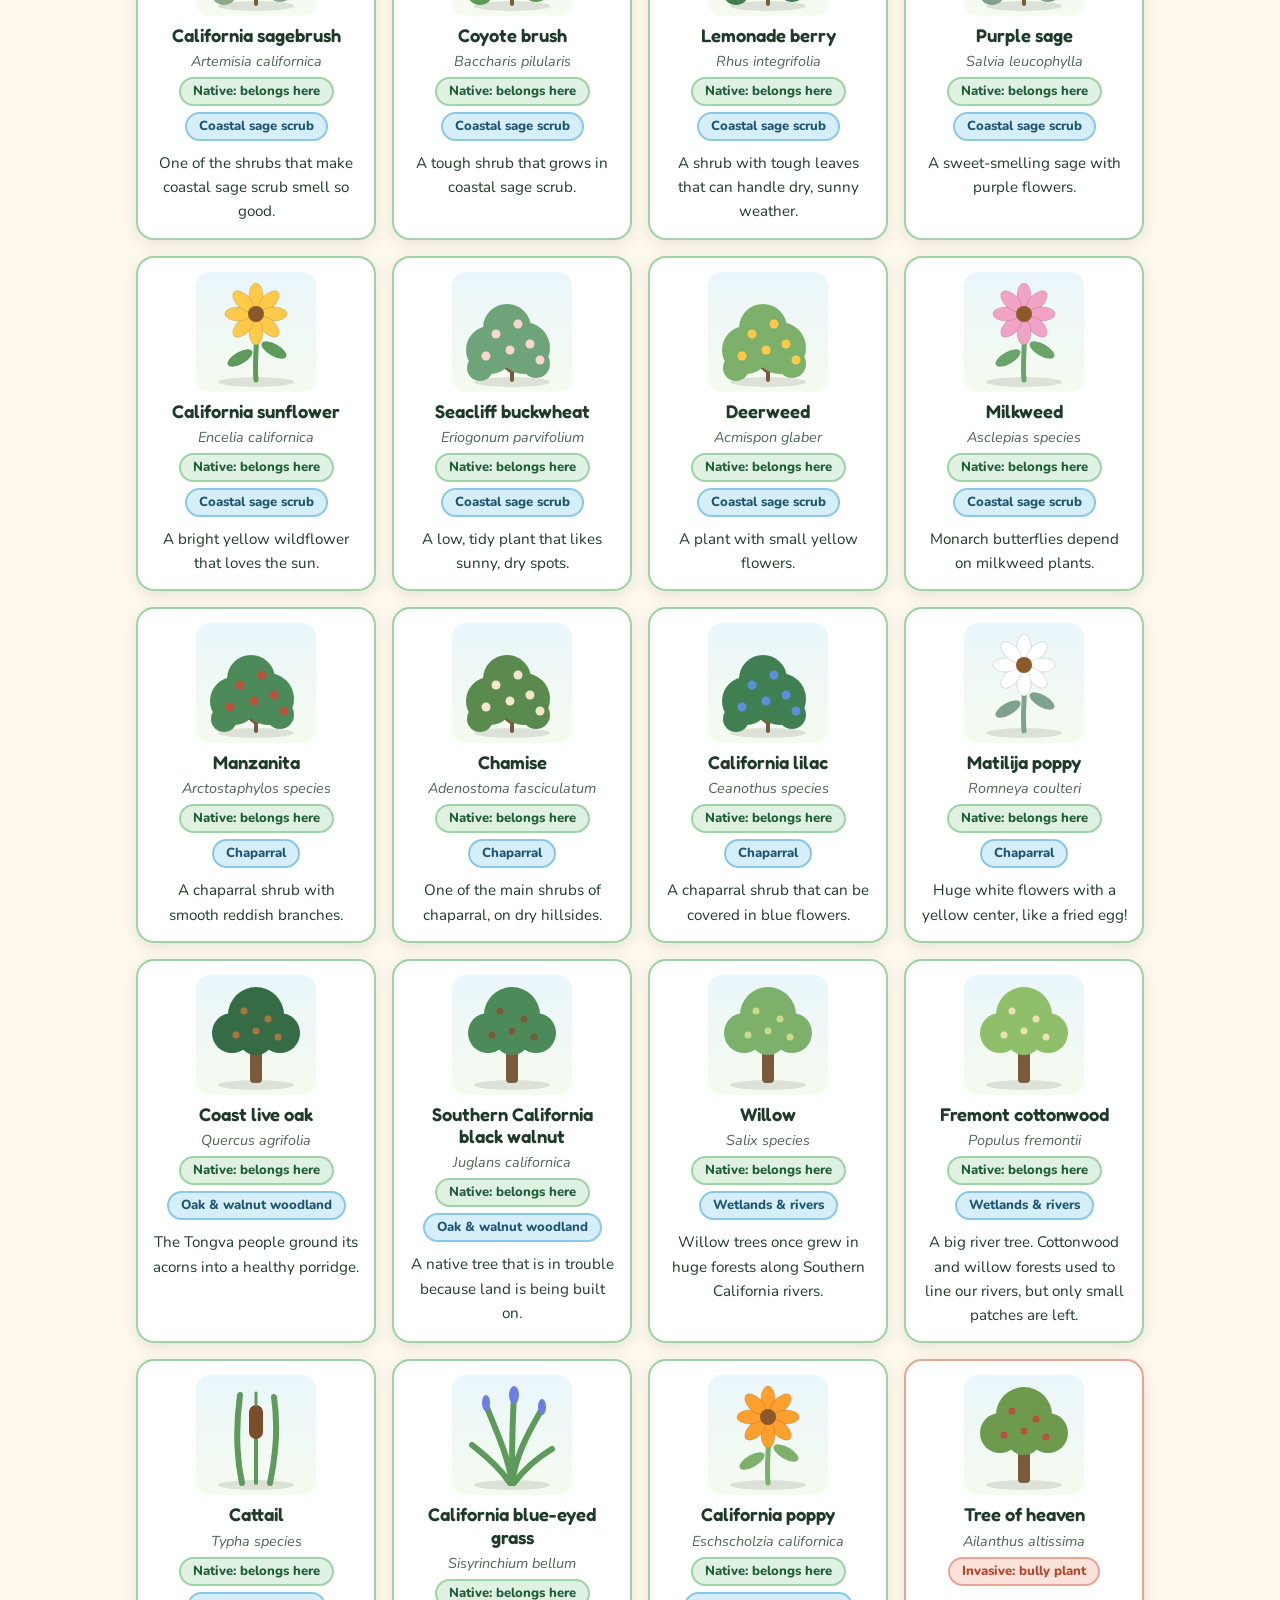
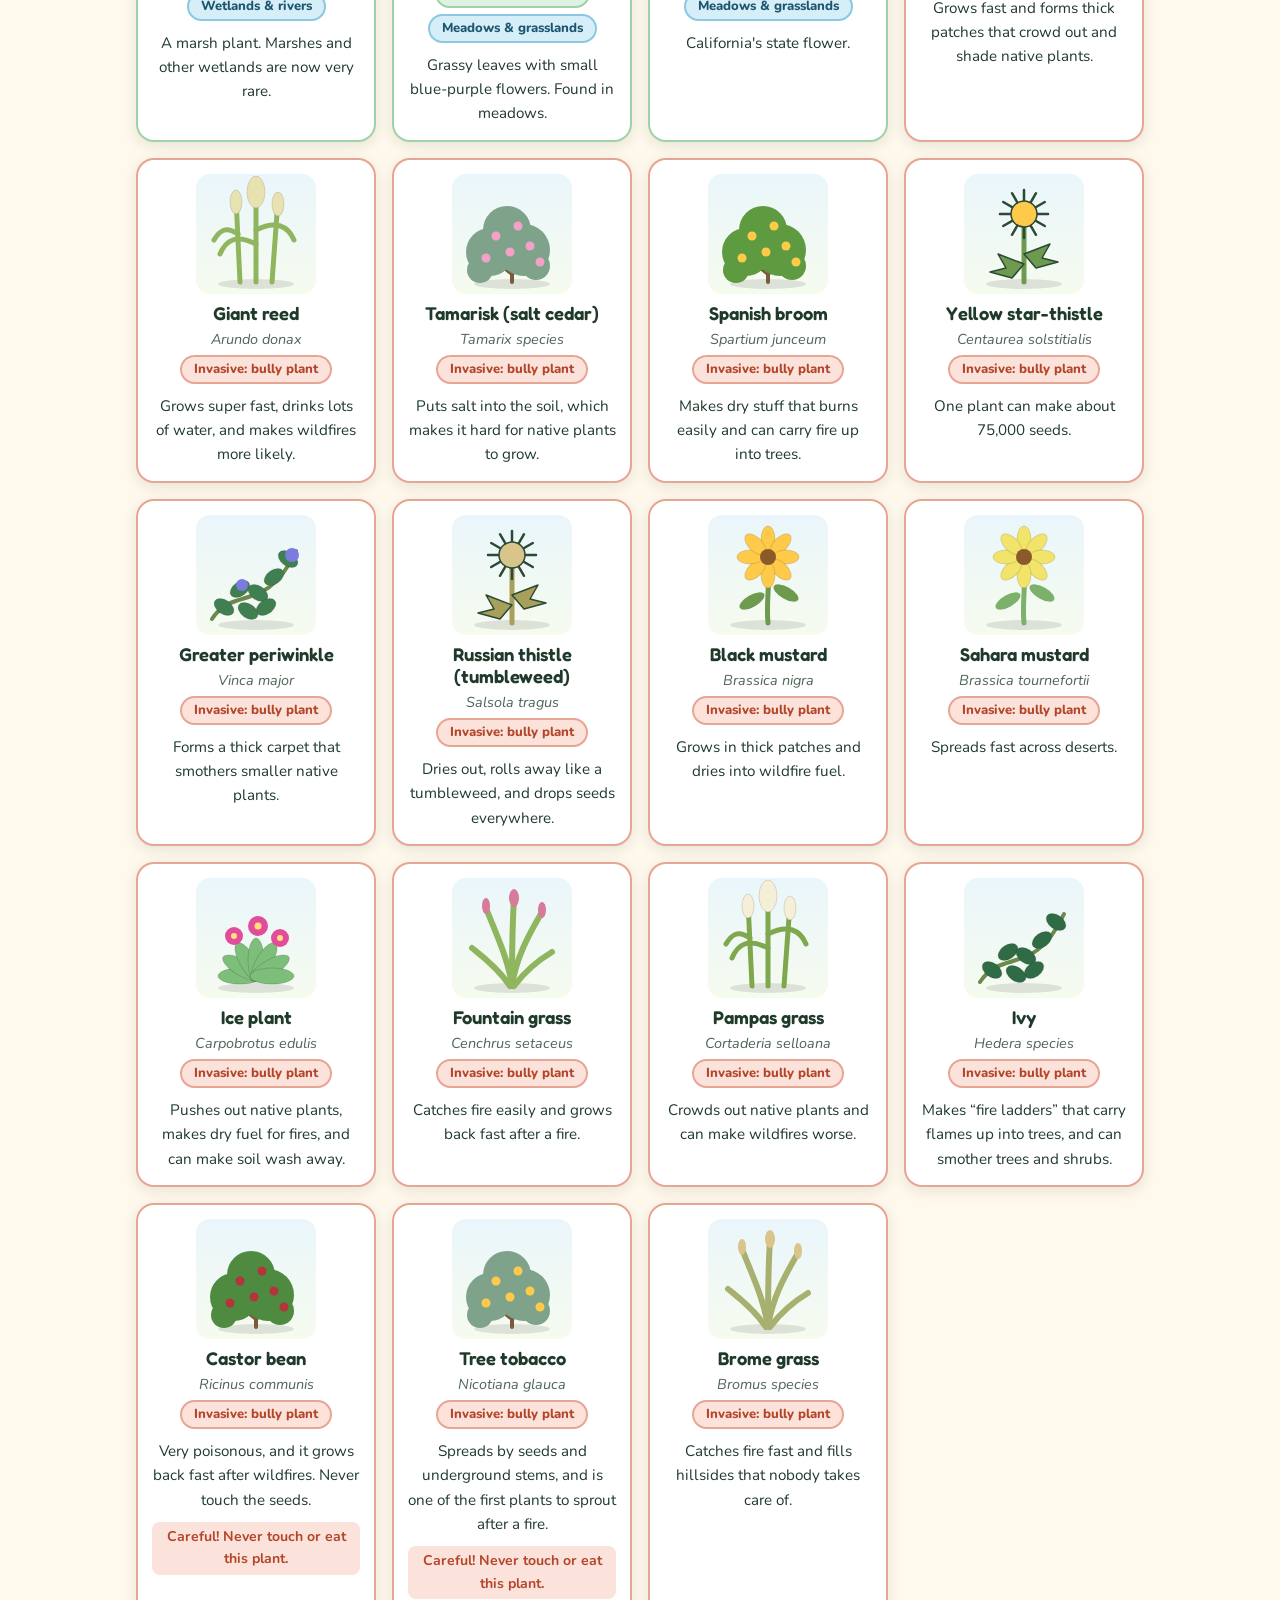
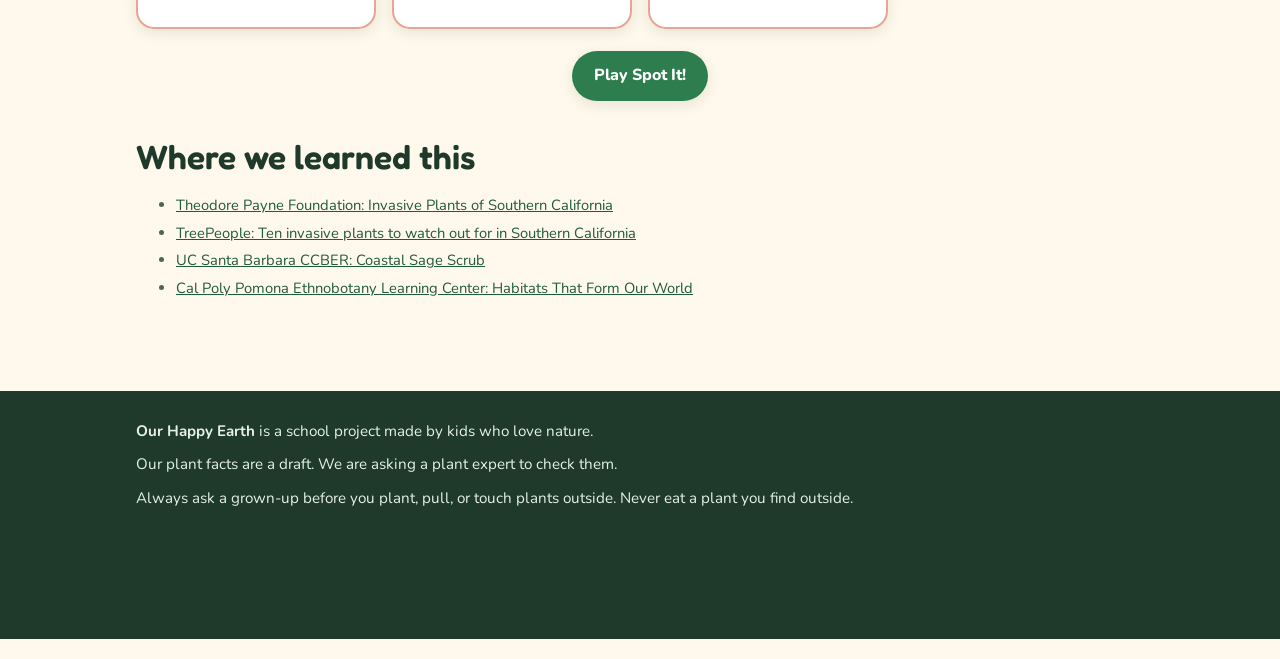
==== commit 23a0d762: "Add files via upload" ====
--- a/plants.html
+++ b/plants.html
@@ -24,6 +24,7 @@
 <section class="page-hero"><div class="wrap">
 <h1>Plant guide</h1>
 <p>Meet the plant friends and the plant bullies of Southern California.</p>
+<p class="muted-note">The plant pictures are AI-generated, so they may not look exactly like the real plants.</p>
 </div></section>
 
 <section class="block"><div class="wrap">
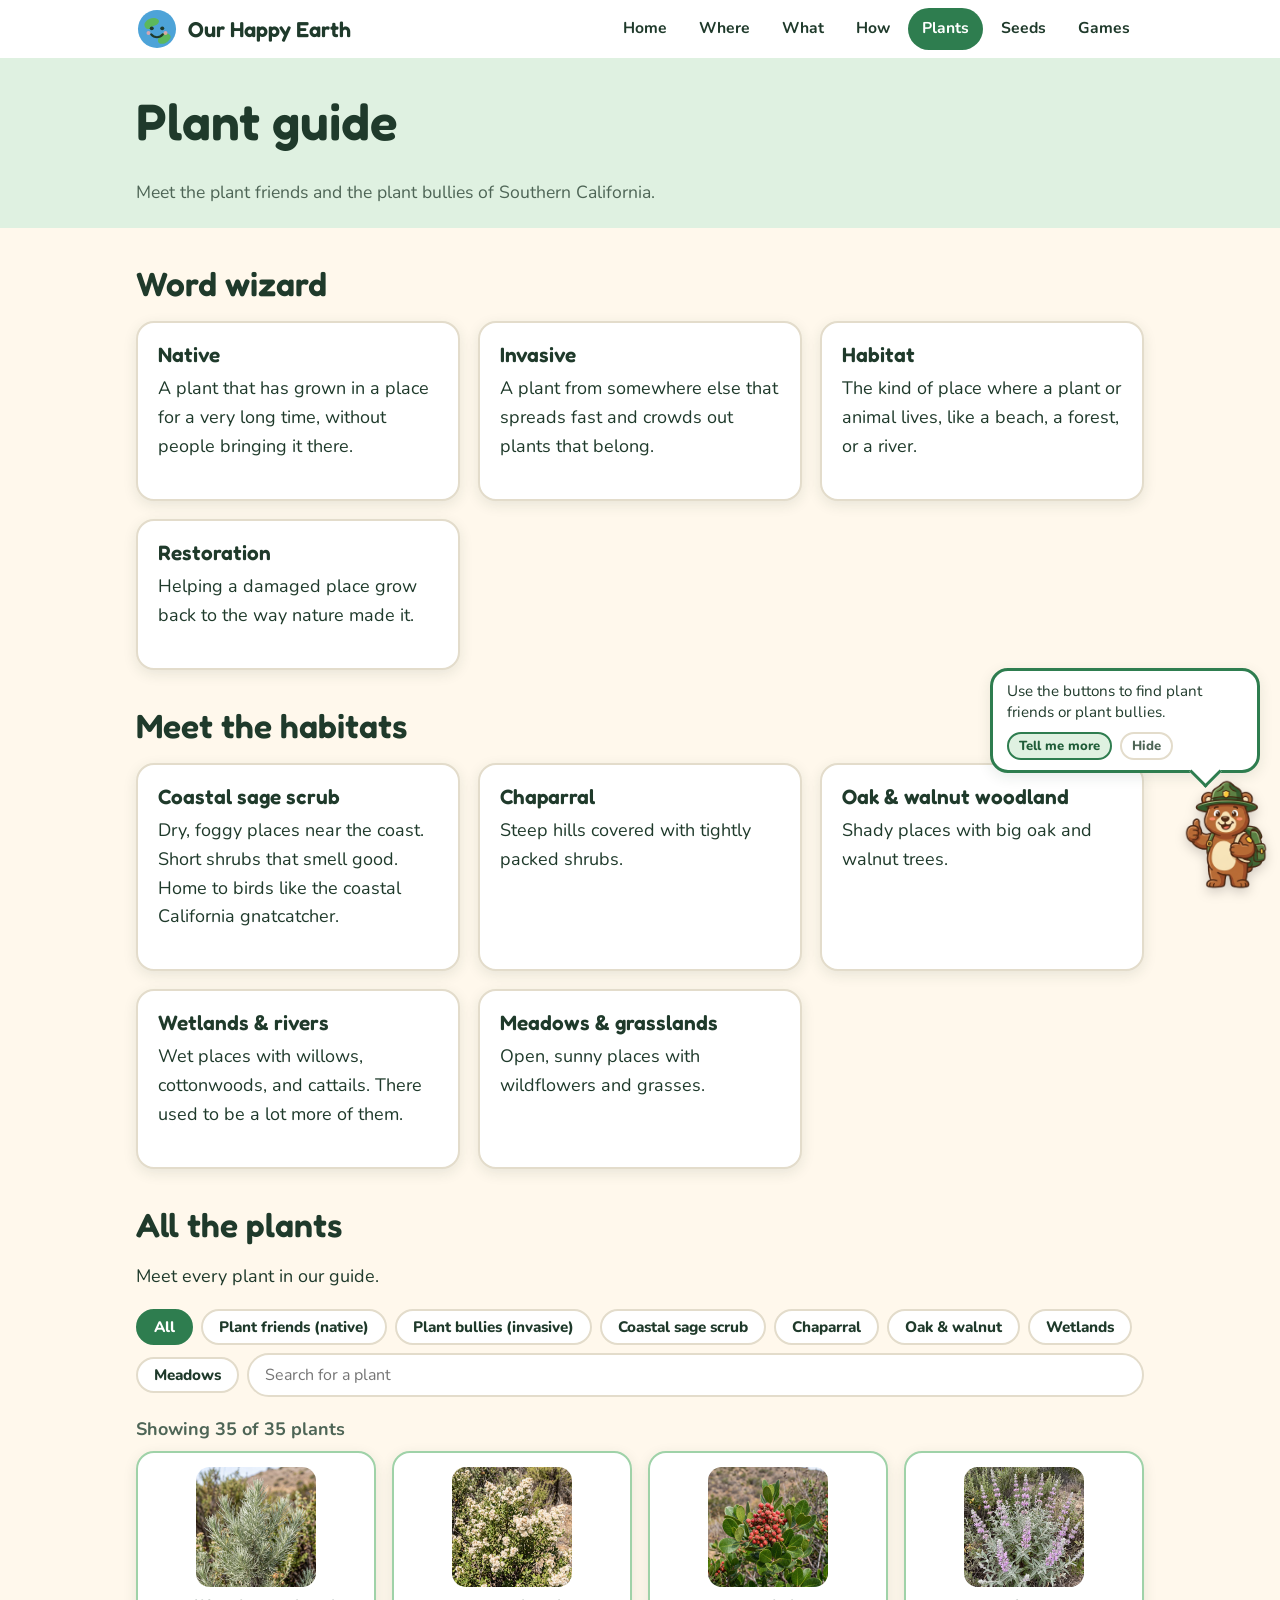
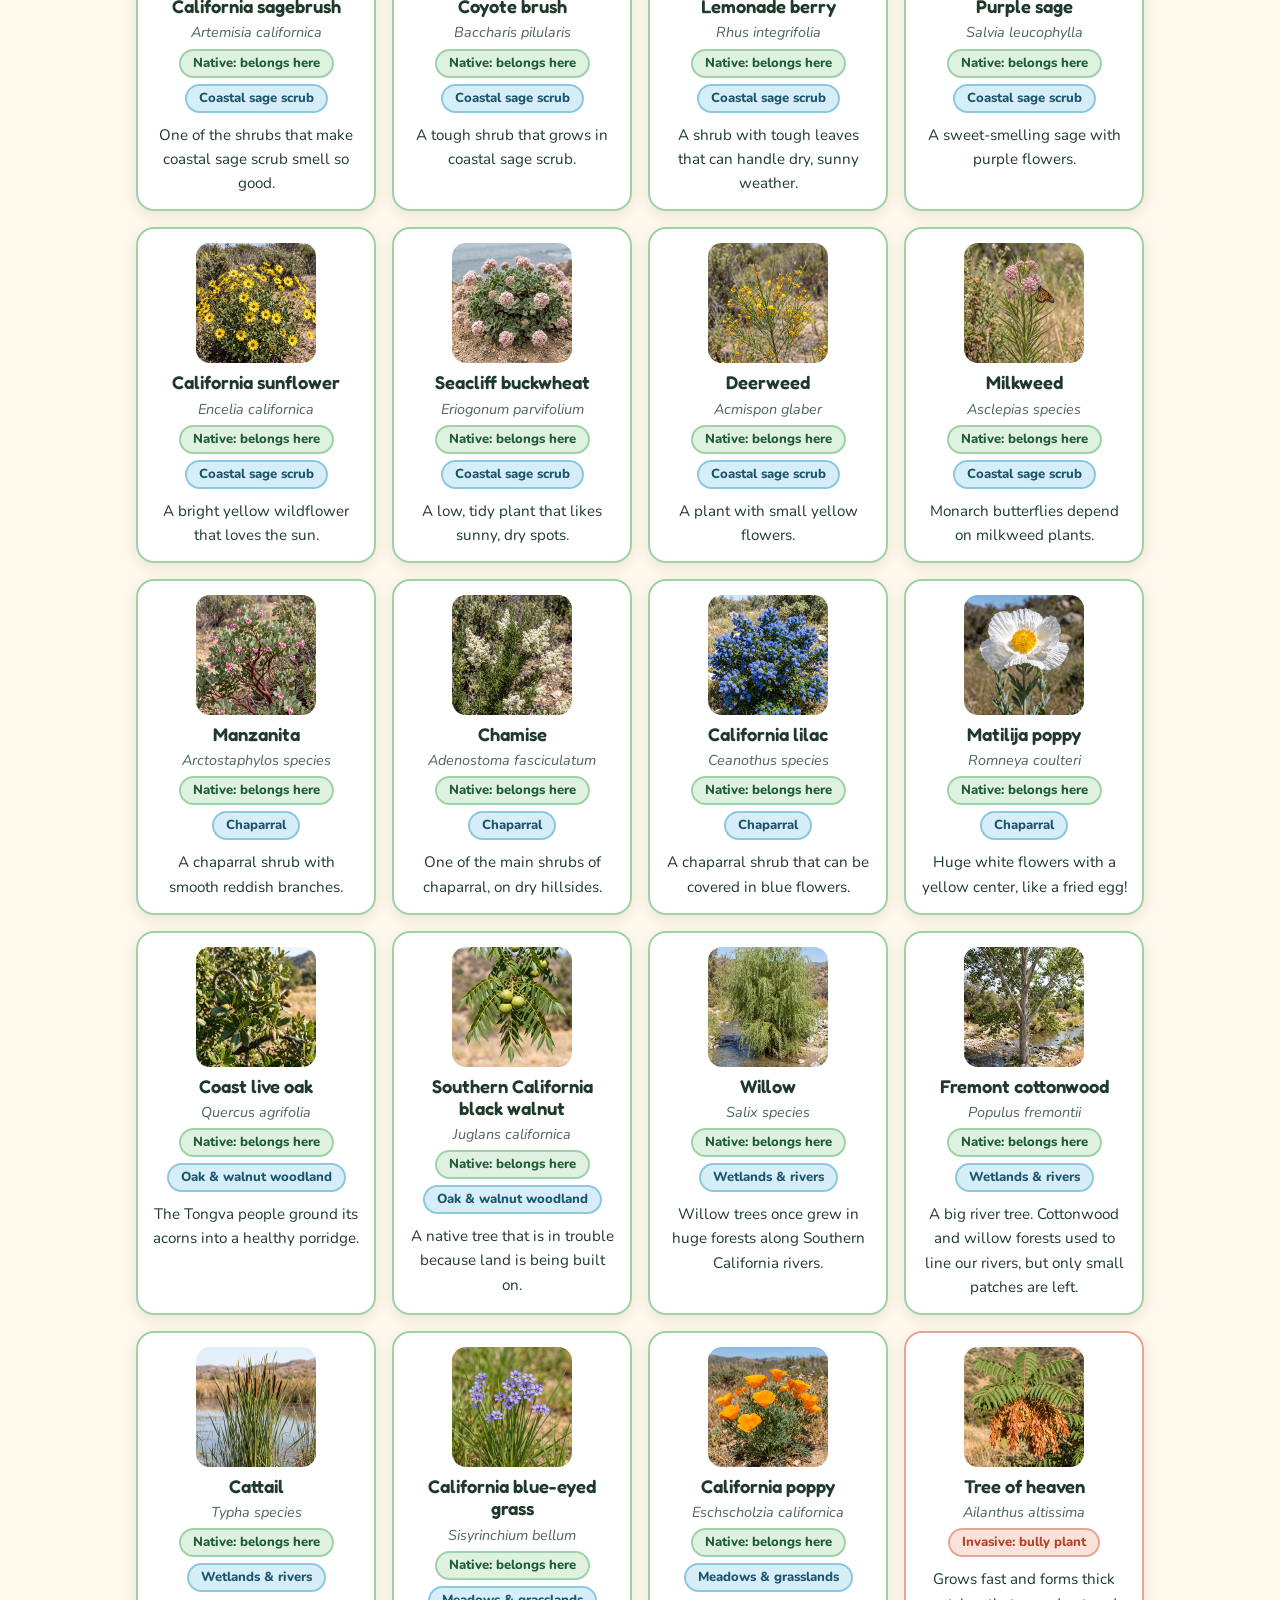
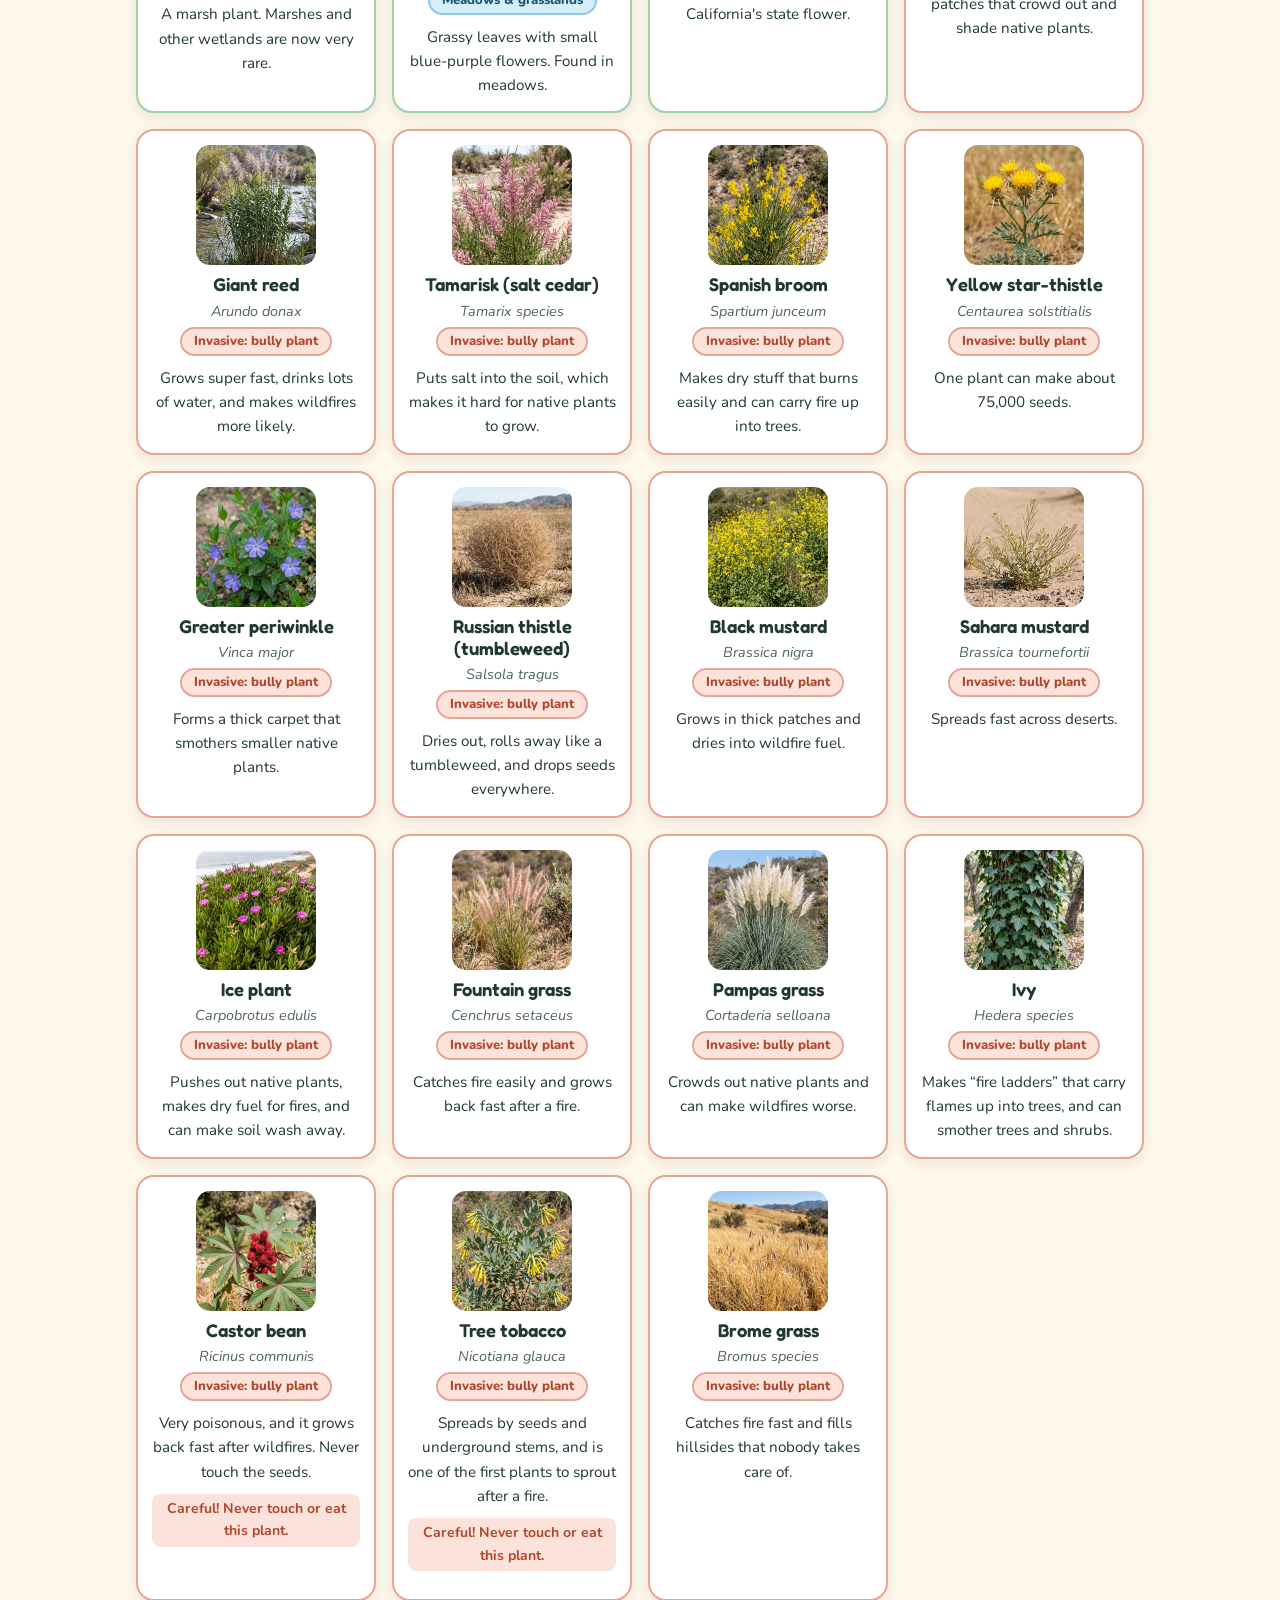
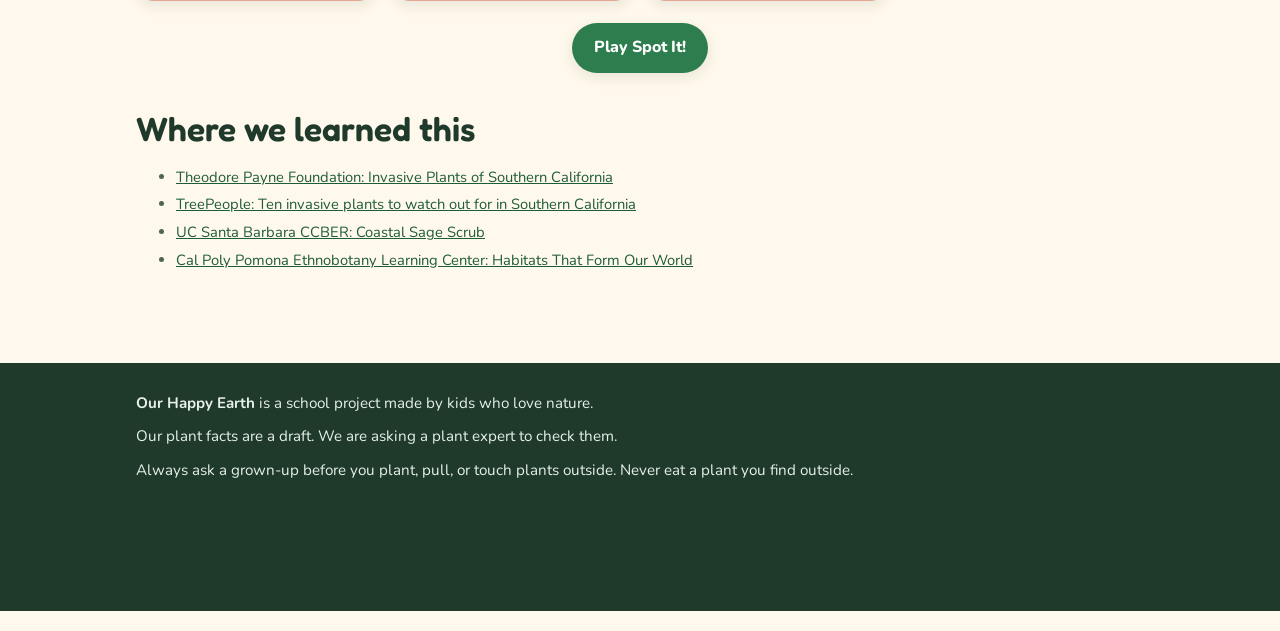
==== commit 5712115f: "Add files via upload" ====
--- a/plants.html
+++ b/plants.html
@@ -24,7 +24,6 @@
 <section class="page-hero"><div class="wrap">
 <h1>Plant guide</h1>
 <p>Meet the plant friends and the plant bullies of Southern California.</p>
-<p class="muted-note">The plant pictures are AI-generated, so they may not look exactly like the real plants.</p>
 </div></section>
 
 <section class="block"><div class="wrap">
@@ -50,7 +49,7 @@
 
 <section class="block" style="padding-top:0"><div class="wrap">
 <h2>All the plants</h2>
-<p>The drawings are just for fun. Soon we will add real photos!</p>
+<p>Meet every plant in our guide.</p>
 <div class="filters">
 <button class="chip" data-filter="all" aria-pressed="true">All</button>
 <button class="chip" data-filter="native" aria-pressed="false">Plant friends (native)</button>
